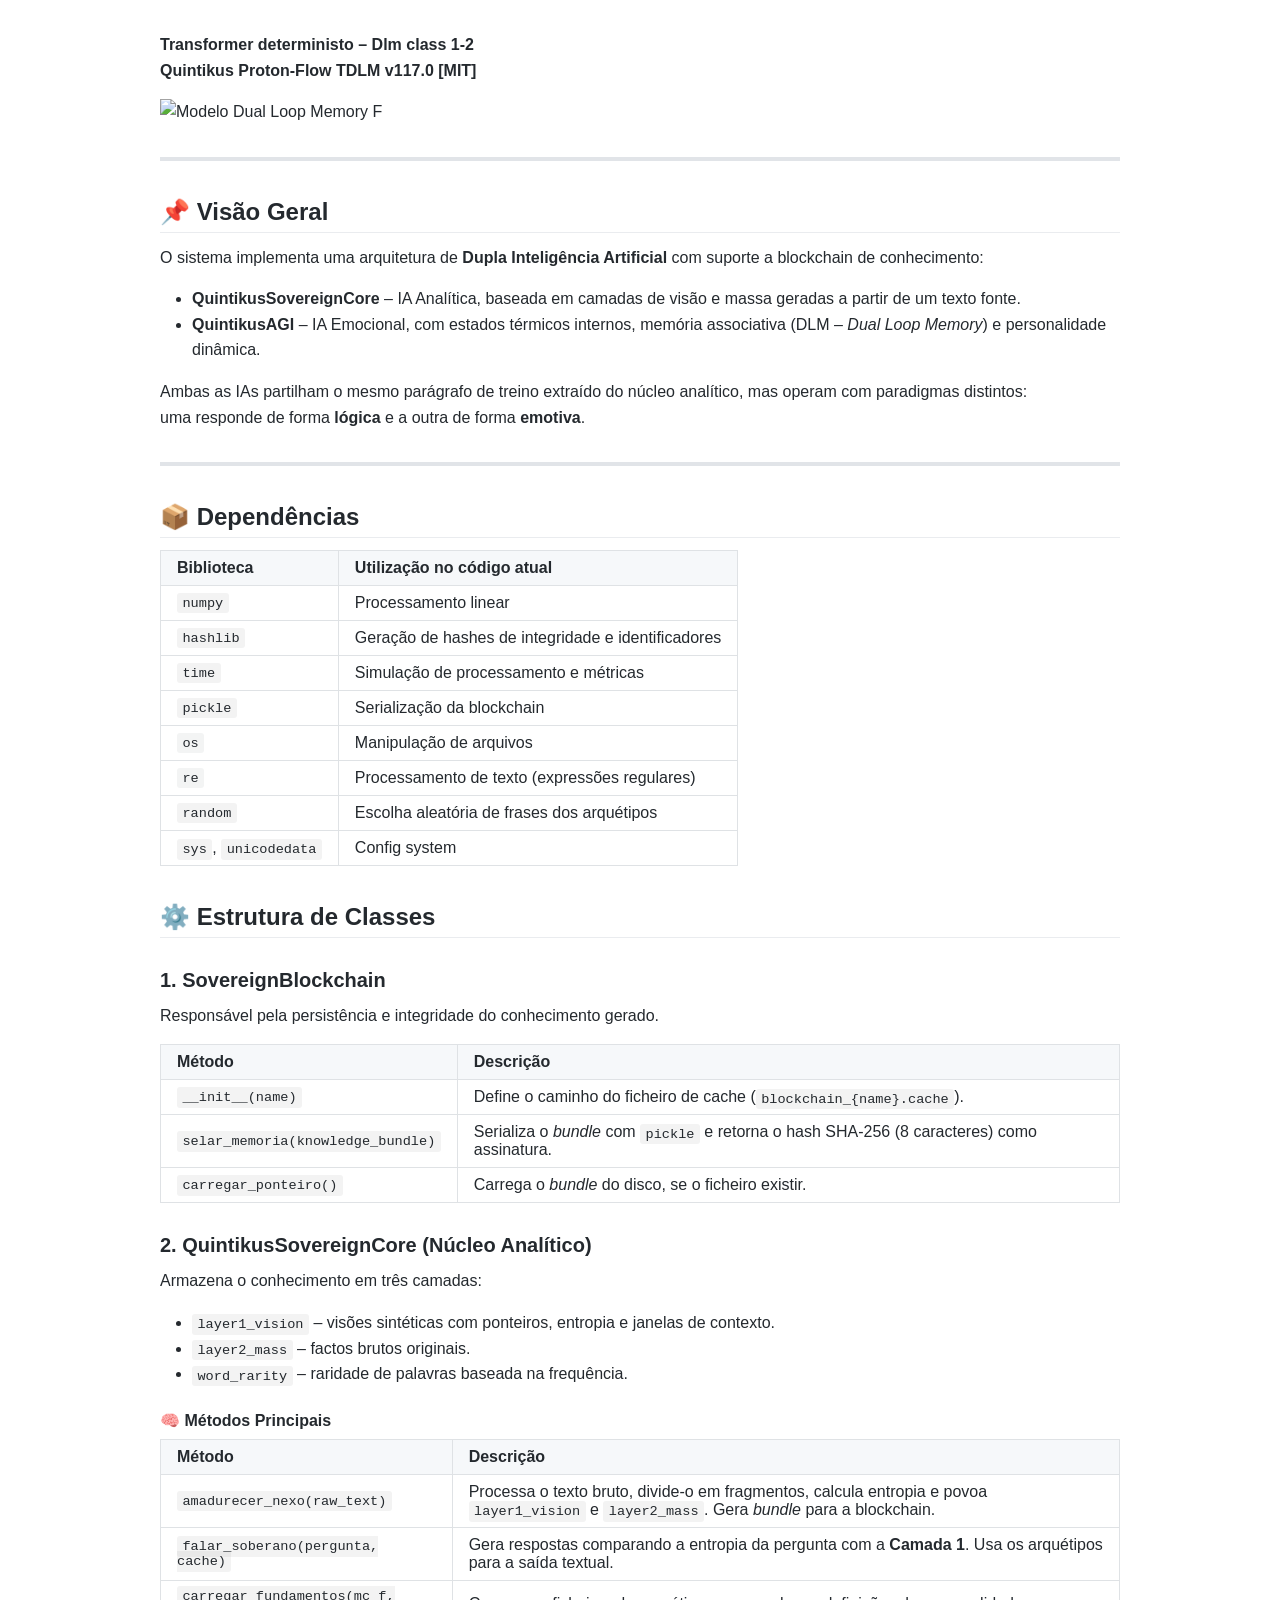
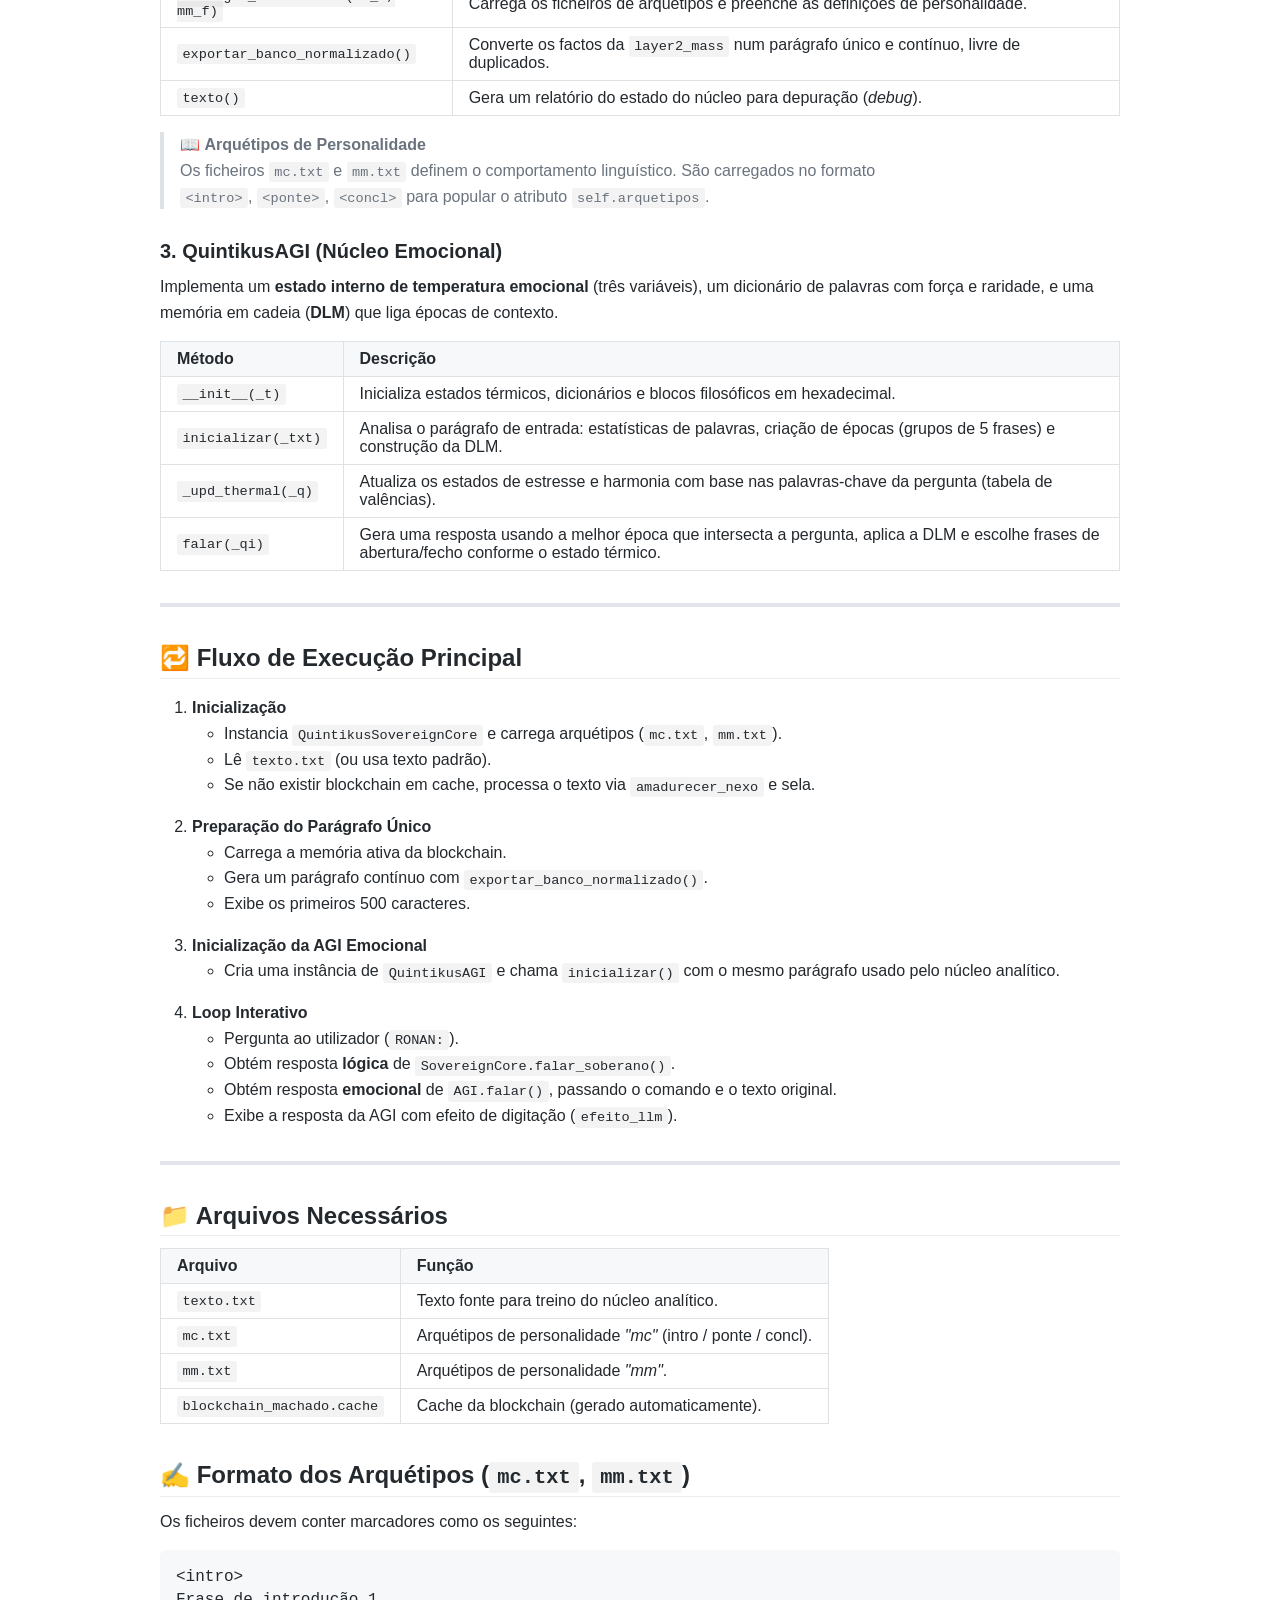
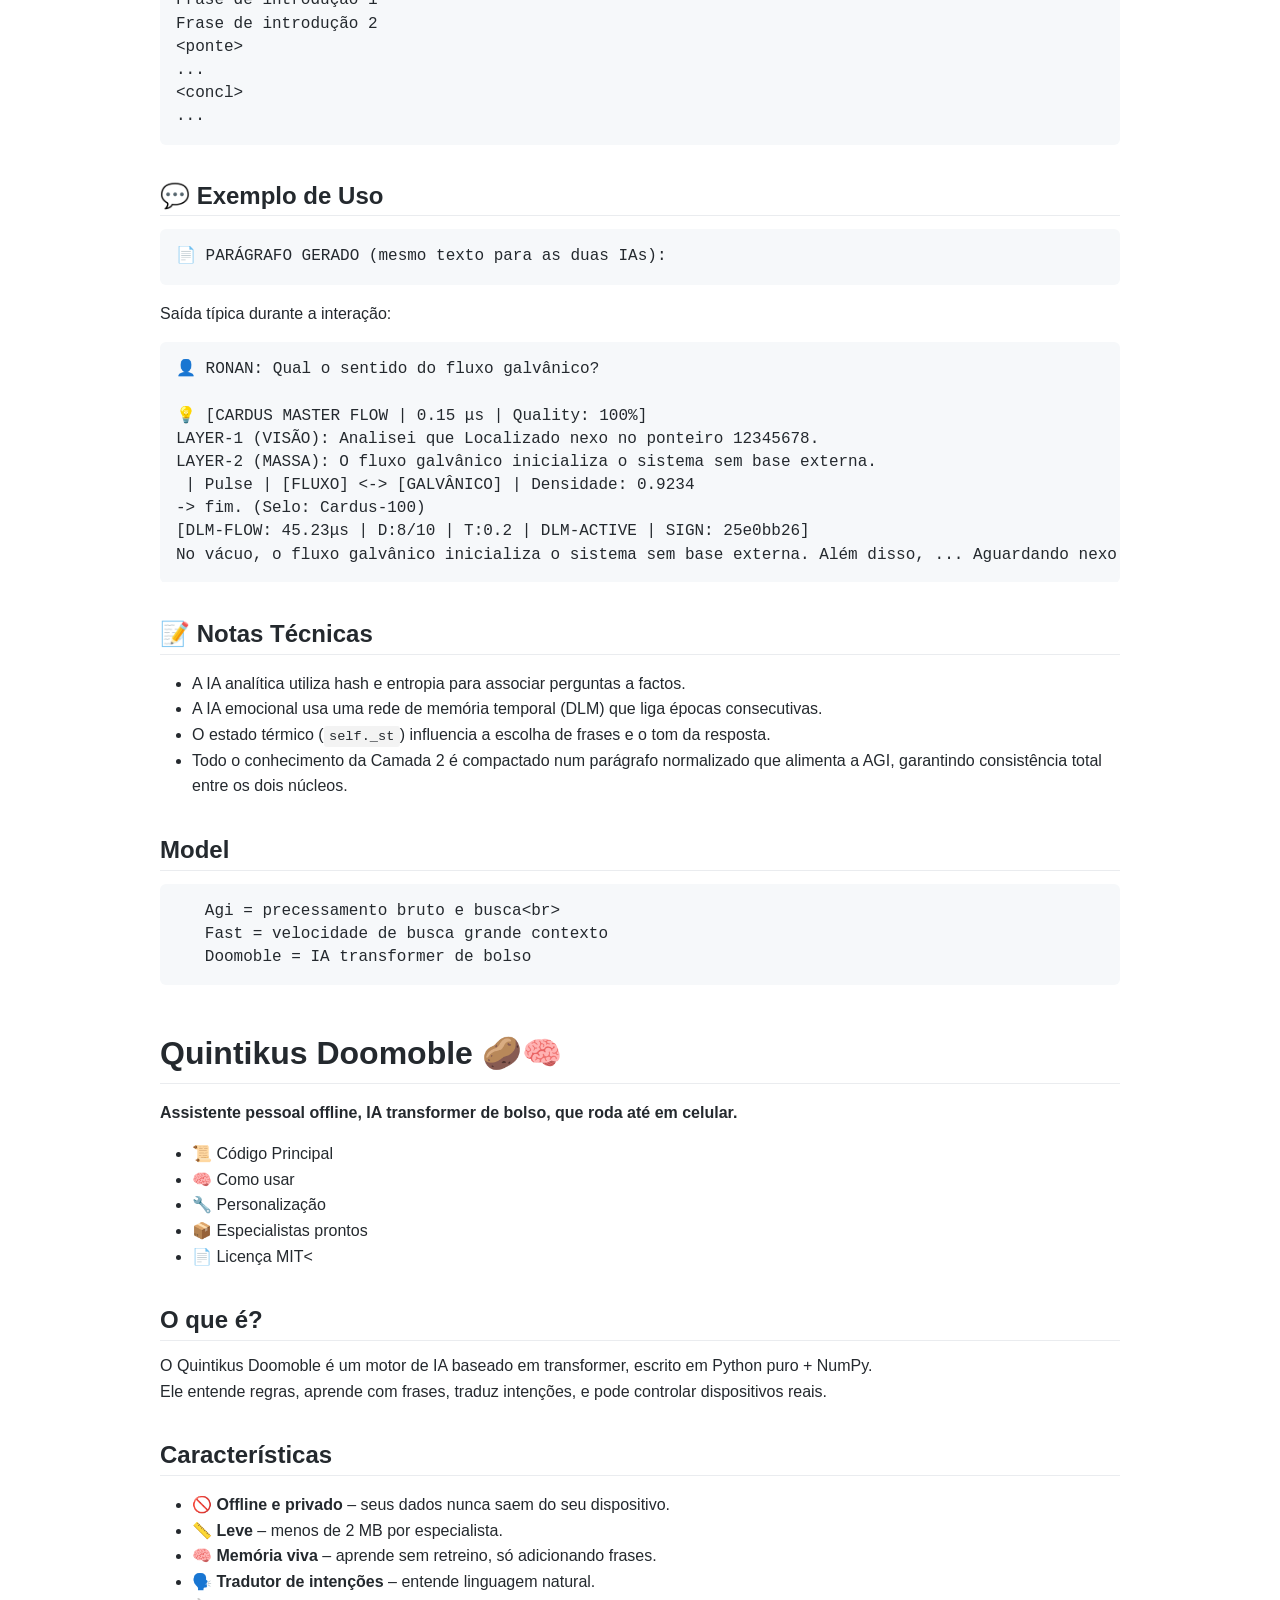
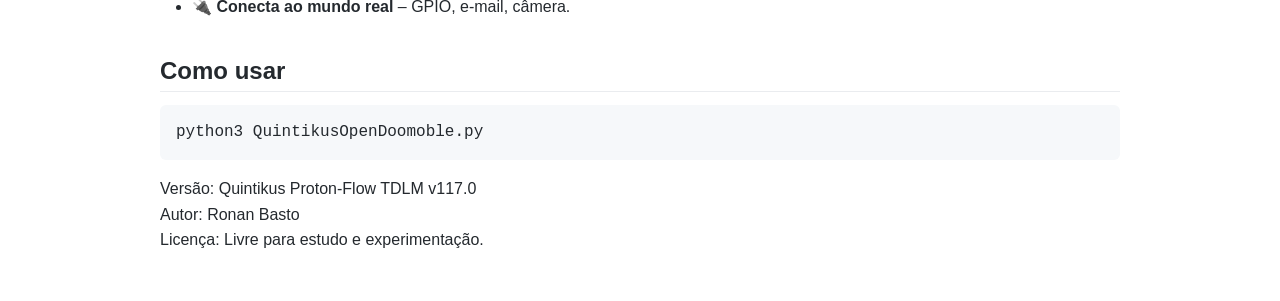
==== index.html @ 0ca3435e "Add files via upload" ====
<html lang="pt">
<head>
    <meta name="google-site-verification" content="CIF8gF5LWM_CsvmLmaJKaJmpzZS34aOlwjrQzks4LDo" />
    <meta charset="UTF-8">
    <meta name="google-site-verification" content="CIF8gF5LWM_CsvmLmaJKaJmpzZS34aOlwjrQzks4LDo" />
    <meta name="viewport" content="width=device-width, initial-scale=1.0">
    <link rel="stylesheet" href="style.css">
    
</head>
<body id="google_translate_element">

<p><strong>Transformer deterministo – Dlm class 1‑2</strong><br>
<strong>Quintikus Proton-Flow TDLM v117.0 [MIT]</strong></p>

<img src="https://github.com/beta-test-Ronan/QuintikusOpen/blob/main/model-Dlm-f.png?raw=true" alt="Modelo Dual Loop Memory F">

<hr>

<h2>📌 Visão Geral</h2>

<p>O sistema implementa uma arquitetura de <strong>Dupla Inteligência Artificial</strong> com suporte a blockchain de conhecimento:</p>

<ul>
    <li><strong>QuintikusSovereignCore</strong> – IA Analítica, baseada em camadas de visão e massa geradas a partir de um texto fonte.</li>
    <li><strong>QuintikusAGI</strong> – IA Emocional, com estados térmicos internos, memória associativa (DLM – <em>Dual Loop Memory</em>) e personalidade dinâmica.</li>
</ul>

<p>Ambas as IAs partilham o mesmo parágrafo de treino extraído do núcleo analítico, mas operam com paradigmas distintos:<br>
uma responde de forma <strong>lógica</strong> e a outra de forma <strong>emotiva</strong>.</p>

<hr>

<h2>📦 Dependências</h2>

<table>
    <thead>
        <tr>
            <th>Biblioteca</th>
            <th>Utilização no código atual</th>
        </tr>
    </thead>
    <tbody>
        <tr><td><code>numpy</code></td><td>Processamento linear</td></tr>
        <tr><td><code>hashlib</code></td><td>Geração de hashes de integridade e identificadores</td></tr>
        <tr><td><code>time</code></td><td>Simulação de processamento e métricas</td></tr>
        <tr><td><code>pickle</code></td><td>Serialização da blockchain</td></tr>
        <tr><td><code>os</code></td><td>Manipulação de arquivos</td></tr>
        <tr><td><code>re</code></td><td>Processamento de texto (expressões regulares)</td></tr>
        <tr><td><code>random</code></td><td>Escolha aleatória de frases dos arquétipos</td></tr>
        <tr><td><code>sys</code>, <code>unicodedata</code></td><td>Config system</td></tr>
    </tbody>
</table>

<h2>⚙️ Estrutura de Classes</h2>

<h3>1. SovereignBlockchain</h3>
<p>Responsável pela persistência e integridade do conhecimento gerado.</p>

<table>
    <thead>
        <tr><th>Método</th><th>Descrição</th></tr>
    </thead>
    <tbody>
        <tr><td><code>__init__(name)</code></td><td>Define o caminho do ficheiro de cache (<code>blockchain_{name}.cache</code>).</td></tr>
        <tr><td><code>selar_memoria(knowledge_bundle)</code></td><td>Serializa o <em>bundle</em> com <code>pickle</code> e retorna o hash SHA‑256 (8 caracteres) como assinatura.</td></tr>
        <tr><td><code>carregar_ponteiro()</code></td><td>Carrega o <em>bundle</em> do disco, se o ficheiro existir.</td></tr>
    </tbody>
</table>

<h3>2. QuintikusSovereignCore (Núcleo Analítico)</h3>
<p>Armazena o conhecimento em três camadas:</p>

<ul>
    <li><code>layer1_vision</code> – visões sintéticas com ponteiros, entropia e janelas de contexto.</li>
    <li><code>layer2_mass</code> – factos brutos originais.</li>
    <li><code>word_rarity</code> – raridade de palavras baseada na frequência.</li>
</ul>

<h4>🧠 Métodos Principais</h4>

<table>
    <thead>
        <tr><th>Método</th><th>Descrição</th></tr>
    </thead>
    <tbody>
        <tr><td><code>amadurecer_nexo(raw_text)</code></td><td>Processa o texto bruto, divide‑o em fragmentos, calcula entropia e povoa <code>layer1_vision</code> e <code>layer2_mass</code>. Gera <em>bundle</em> para a blockchain.</td></tr>
        <tr><td><code>falar_soberano(pergunta, cache)</code></td><td>Gera respostas comparando a entropia da pergunta com a <strong>Camada 1</strong>. Usa os arquétipos para a saída textual.</td></tr>
        <tr><td><code>carregar_fundamentos(mc_f, mm_f)</code></td><td>Carrega os ficheiros de arquétipos e preenche as definições de personalidade.</td></tr>
        <tr><td><code>exportar_banco_normalizado()</code></td><td>Converte os factos da <code>layer2_mass</code> num parágrafo único e contínuo, livre de duplicados.</td></tr>
        <tr><td><code>texto()</code></td><td>Gera um relatório do estado do núcleo para depuração (<em>debug</em>).</td></tr>
    </tbody>
</table>

<blockquote>
<p>📖 <strong>Arquétipos de Personalidade</strong><br>
Os ficheiros <code>mc.txt</code> e <code>mm.txt</code> definem o comportamento linguístico. São carregados no formato<br>
<code>&lt;intro&gt;</code>, <code>&lt;ponte&gt;</code>, <code>&lt;concl&gt;</code> para popular o atributo <code>self.arquetipos</code>.</p>
</blockquote>

<h3>3. QuintikusAGI (Núcleo Emocional)</h3>
<p>Implementa um <strong>estado interno de temperatura emocional</strong> (três variáveis), um dicionário de palavras com força e raridade, e uma memória em cadeia (<strong>DLM</strong>) que liga épocas de contexto.</p>

<table>
    <thead>
        <tr><th>Método</th><th>Descrição</th></tr>
    </thead>
    <tbody>
        <tr><td><code>__init__(_t)</code></td><td>Inicializa estados térmicos, dicionários e blocos filosóficos em hexadecimal.</td></tr>
        <tr><td><code>inicializar(_txt)</code></td><td>Analisa o parágrafo de entrada: estatísticas de palavras, criação de épocas (grupos de 5 frases) e construção da DLM.</td></tr>
        <tr><td><code>_upd_thermal(_q)</code></td><td>Atualiza os estados de estresse e harmonia com base nas palavras‑chave da pergunta (tabela de valências).</td></tr>
        <tr><td><code>falar(_qi)</code></td><td>Gera uma resposta usando a melhor época que intersecta a pergunta, aplica a DLM e escolhe frases de abertura/fecho conforme o estado térmico.</td></tr>
    </tbody>
</table>

<hr>

<h2>🔁 Fluxo de Execução Principal</h2>

<ol>
    <li>
        <strong>Inicialização</strong>
        <ul>
            <li>Instancia <code>QuintikusSovereignCore</code> e carrega arquétipos (<code>mc.txt</code>, <code>mm.txt</code>).</li>
            <li>Lê <code>texto.txt</code> (ou usa texto padrão).</li>
            <li>Se não existir blockchain em cache, processa o texto via <code>amadurecer_nexo</code> e sela.</li>
        </ul>
    </li>
    <li>
        <strong>Preparação do Parágrafo Único</strong>
        <ul>
            <li>Carrega a memória ativa da blockchain.</li>
            <li>Gera um parágrafo contínuo com <code>exportar_banco_normalizado()</code>.</li>
            <li>Exibe os primeiros 500 caracteres.</li>
        </ul>
    </li>
    <li>
        <strong>Inicialização da AGI Emocional</strong>
        <ul>
            <li>Cria uma instância de <code>QuintikusAGI</code> e chama <code>inicializar()</code> com o mesmo parágrafo usado pelo núcleo analítico.</li>
        </ul>
    </li>
    <li>
        <strong>Loop Interativo</strong>
        <ul>
            <li>Pergunta ao utilizador (<code>RONAN:</code>).</li>
            <li>Obtém resposta <strong>lógica</strong> de <code>SovereignCore.falar_soberano()</code>.</li>
            <li>Obtém resposta <strong>emocional</strong> de <code>AGI.falar()</code>, passando o comando e o texto original.</li>
            <li>Exibe a resposta da AGI com efeito de digitação (<code>efeito_llm</code>).</li>
        </ul>
    </li>
</ol>

<hr>

<h2>📁 Arquivos Necessários</h2>

<table>
    <thead>
        <tr><th>Arquivo</th><th>Função</th></tr>
    </thead>
    <tbody>
        <tr><td><code>texto.txt</code></td><td>Texto fonte para treino do núcleo analítico.</td></tr>
        <tr><td><code>mc.txt</code></td><td>Arquétipos de personalidade <em>"mc"</em> (intro / ponte / concl).</td></tr>
        <tr><td><code>mm.txt</code></td><td>Arquétipos de personalidade <em>"mm"</em>.</td></tr>
        <tr><td><code>blockchain_machado.cache</code></td><td>Cache da blockchain (gerado automaticamente).</td></tr>
    </tbody>
</table>

<h2>✍️ Formato dos Arquétipos (<code>mc.txt</code>, <code>mm.txt</code>)</h2>
<p>Os ficheiros devem conter marcadores como os seguintes:</p>

<pre><code>&lt;intro&gt;
Frase de introdução 1
Frase de introdução 2
&lt;ponte&gt;
...
&lt;concl&gt;
...
</code></pre>

<h2>💬 Exemplo de Uso</h2>

<pre><code>📄 PARÁGRAFO GERADO (mesmo texto para as duas IAs):
</code></pre>

<p>Saída típica durante a interação:</p>

<pre><code class="language-text">👤 RONAN: Qual o sentido do fluxo galvânico?

💡 [CARDUS MASTER FLOW | 0.15 μs | Quality: 100%]
LAYER-1 (VISÃO): Analisei que Localizado nexo no ponteiro 12345678.
LAYER-2 (MASSA): O fluxo galvânico inicializa o sistema sem base externa.
 | Pulse | [FLUXO] &lt;-&gt; [GALVÂNICO] | Densidade: 0.9234
-&gt; fim. (Selo: Cardus-100)
[DLM-FLOW: 45.23μs | D:8/10 | T:0.2 | DLM-ACTIVE | SIGN: 25e0bb26]
No vácuo, o fluxo galvânico inicializa o sistema sem base externa. Além disso, ... Aguardando nexo.
</code></pre>

<h2>📝 Notas Técnicas</h2>

<ul>
    <li>A IA analítica utiliza hash e entropia para associar perguntas a factos.</li>
    <li>A IA emocional usa uma rede de memória temporal (DLM) que liga épocas consecutivas.</li>
    <li>O estado térmico (<code>self._st</code>) influencia a escolha de frases e o tom da resposta.</li>
    <li>Todo o conhecimento da Camada 2 é compactado num parágrafo normalizado que alimenta a AGI, garantindo consistência total entre os dois núcleos.</li>
</ul>

<h2>Model</h2>

<pre><code>   Agi = precessamento bruto e busca&lt;br&gt;
   Fast = velocidade de busca grande contexto 
   Doomoble = IA transformer de bolso
</code></pre>

<h1>Quintikus Doomoble 🥔🧠</h1>

<p><strong>Assistente pessoal offline, IA transformer de bolso, que roda até em celular.</strong></p>

<ul>
    <li>📜 Código Principal</li>
    <li>🧠 Como usar</li>
    <li>🔧 Personalização</li>
    <li>📦 Especialistas prontos</li>
    <li>📄 Licença MIT<</li>
</ul>

<h2>O que é?</h2>
<p>O Quintikus Doomoble é um motor de IA baseado em transformer, escrito em Python puro + NumPy.<br>
Ele entende regras, aprende com frases, traduz intenções, e pode controlar dispositivos reais.</p>

<h2>Características</h2>
<ul>
    <li>🚫 <strong>Offline e privado</strong> – seus dados nunca saem do seu dispositivo.</li>
    <li>📏 <strong>Leve</strong> – menos de 2 MB por especialista.</li>
    <li>🧠 <strong>Memória viva</strong> – aprende sem retreino, só adicionando frases.</li>
    <li>🗣️ <strong>Tradutor de intenções</strong> – entende linguagem natural.</li>
    <li>🔌 <strong>Conecta ao mundo real</strong> – GPIO, e‑mail, câmera.</li>
</ul>

<h2>Como usar</h2>
<pre><code>python3 QuintikusOpenDoomoble.py
</code></pre>

<p>Versão: Quintikus Proton-Flow TDLM v117.0<br>
Autor: Ronan Basto<br>
Licença: Livre para estudo e experimentação.</p>

</body>
</html>
---- style.css ----
body {
    font-family: -apple-system, BlinkMacSystemFont, 'Segoe UI', Helvetica, Arial, sans-serif;
    line-height: 1.6;
    max-width: 960px;
    margin: 0 auto;
    padding: 2rem;
    color: #24292e;
    background: #fff;
}
h1, h2, h3, h4, h5, h6 {
    margin-top: 1.5em;
    margin-bottom: 0.5em;
    font-weight: 600;
    line-height: 1.25;
}
h1 { font-size: 2em; border-bottom: 1px solid #eaecef; padding-bottom: 0.3em; }
h2 { font-size: 1.5em; border-bottom: 1px solid #eaecef; padding-bottom: 0.2em; }
h3 { font-size: 1.25em; }
h4 { font-size: 1em; }
p { margin-top: 0; margin-bottom: 1rem; }
a { color: #0366d6; text-decoration: none; }
a:hover { text-decoration: underline; }
strong { font-weight: 600; }
code {
    background: rgba(27,31,35,0.05);
    padding: 0.2em 0.4em;
    border-radius: 3px;
    font-family: 'SFMono-Regular', Consolas, 'Liberation Mono', Menlo, monospace;
    font-size: 85%;
}
pre {
    background: #f6f8fa;
    padding: 1rem;
    overflow: auto;
    line-height: 1.45;
    border-radius: 6px;
    margin-bottom: 1rem;
}
pre code {
    background: none;
    padding: 0;
    font-size: 100%;
}
table {
    width: 100%;
    border-collapse: collapse;
    margin-bottom: 1rem;
    display: block;
    overflow-x: auto;
}
th, td {
    padding: 0.5rem 1rem;
    border: 1px solid #dfe2e5;
    text-align: left;
}
th {
    background: #f6f8fa;
    font-weight: 600;
}
blockquote {
    padding: 0 1rem;
    color: #6a737d;
    border-left: 0.25em solid #dfe2e5;
    margin: 0 0 1rem 0;
}
hr {
    border: 0;
    height: 0.25em;
    background: #e1e4e8;
    margin: 2rem 0;
}
ul, ol {
    padding-left: 2em;
    margin-bottom: 1rem;
}
img {
    max-width: 100%;
    height: auto;
}
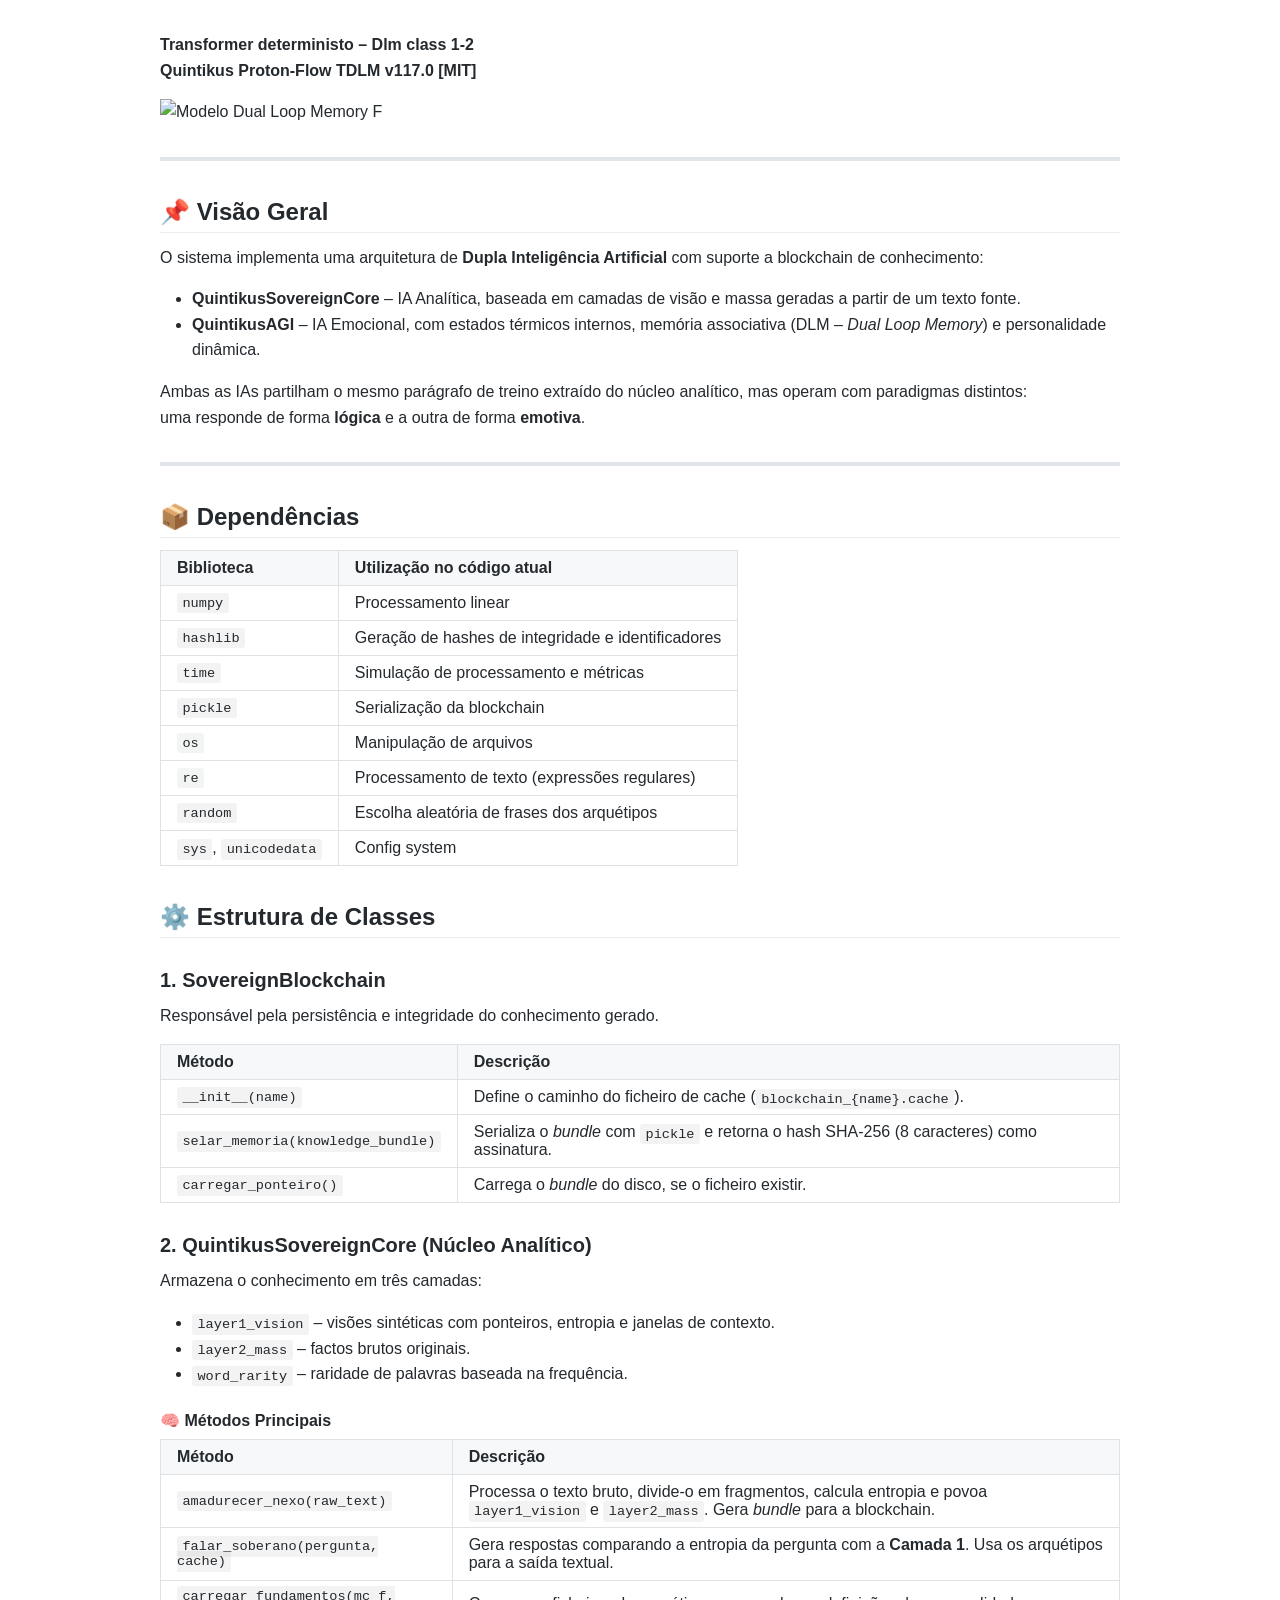
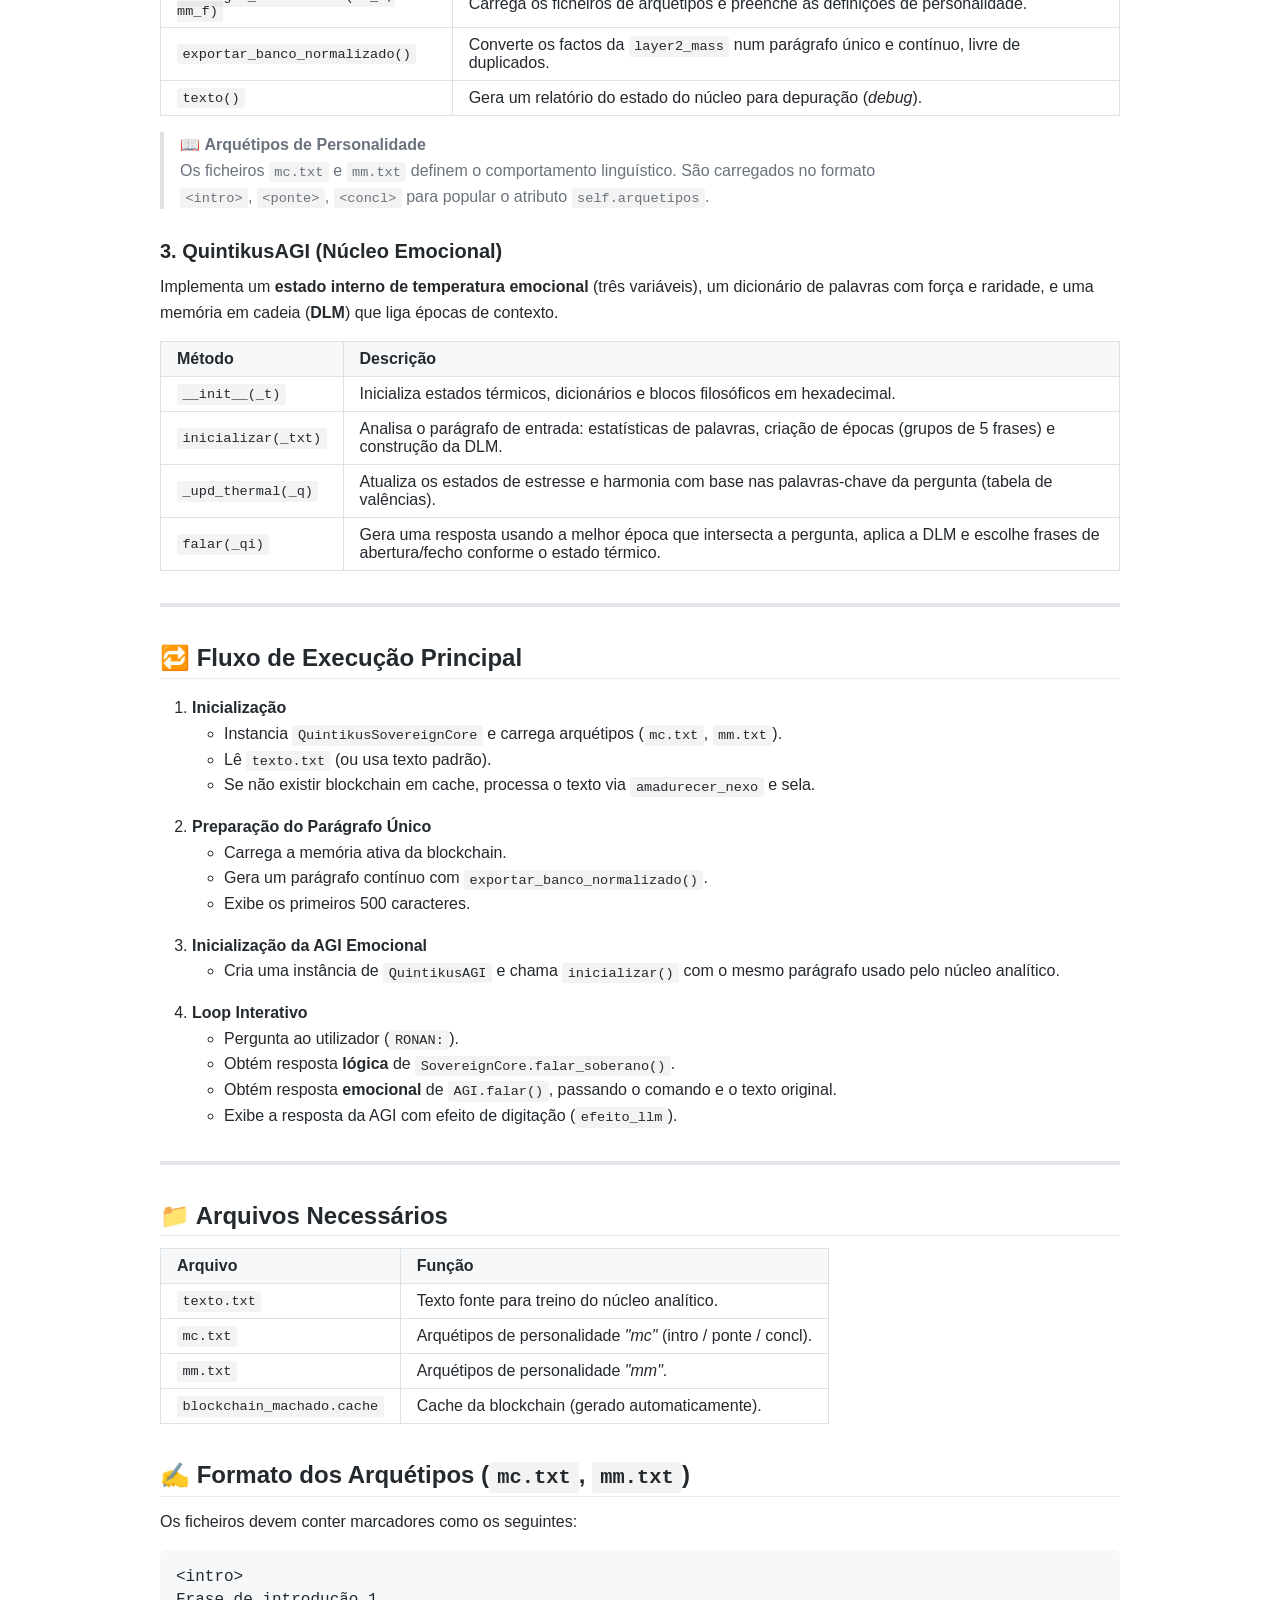
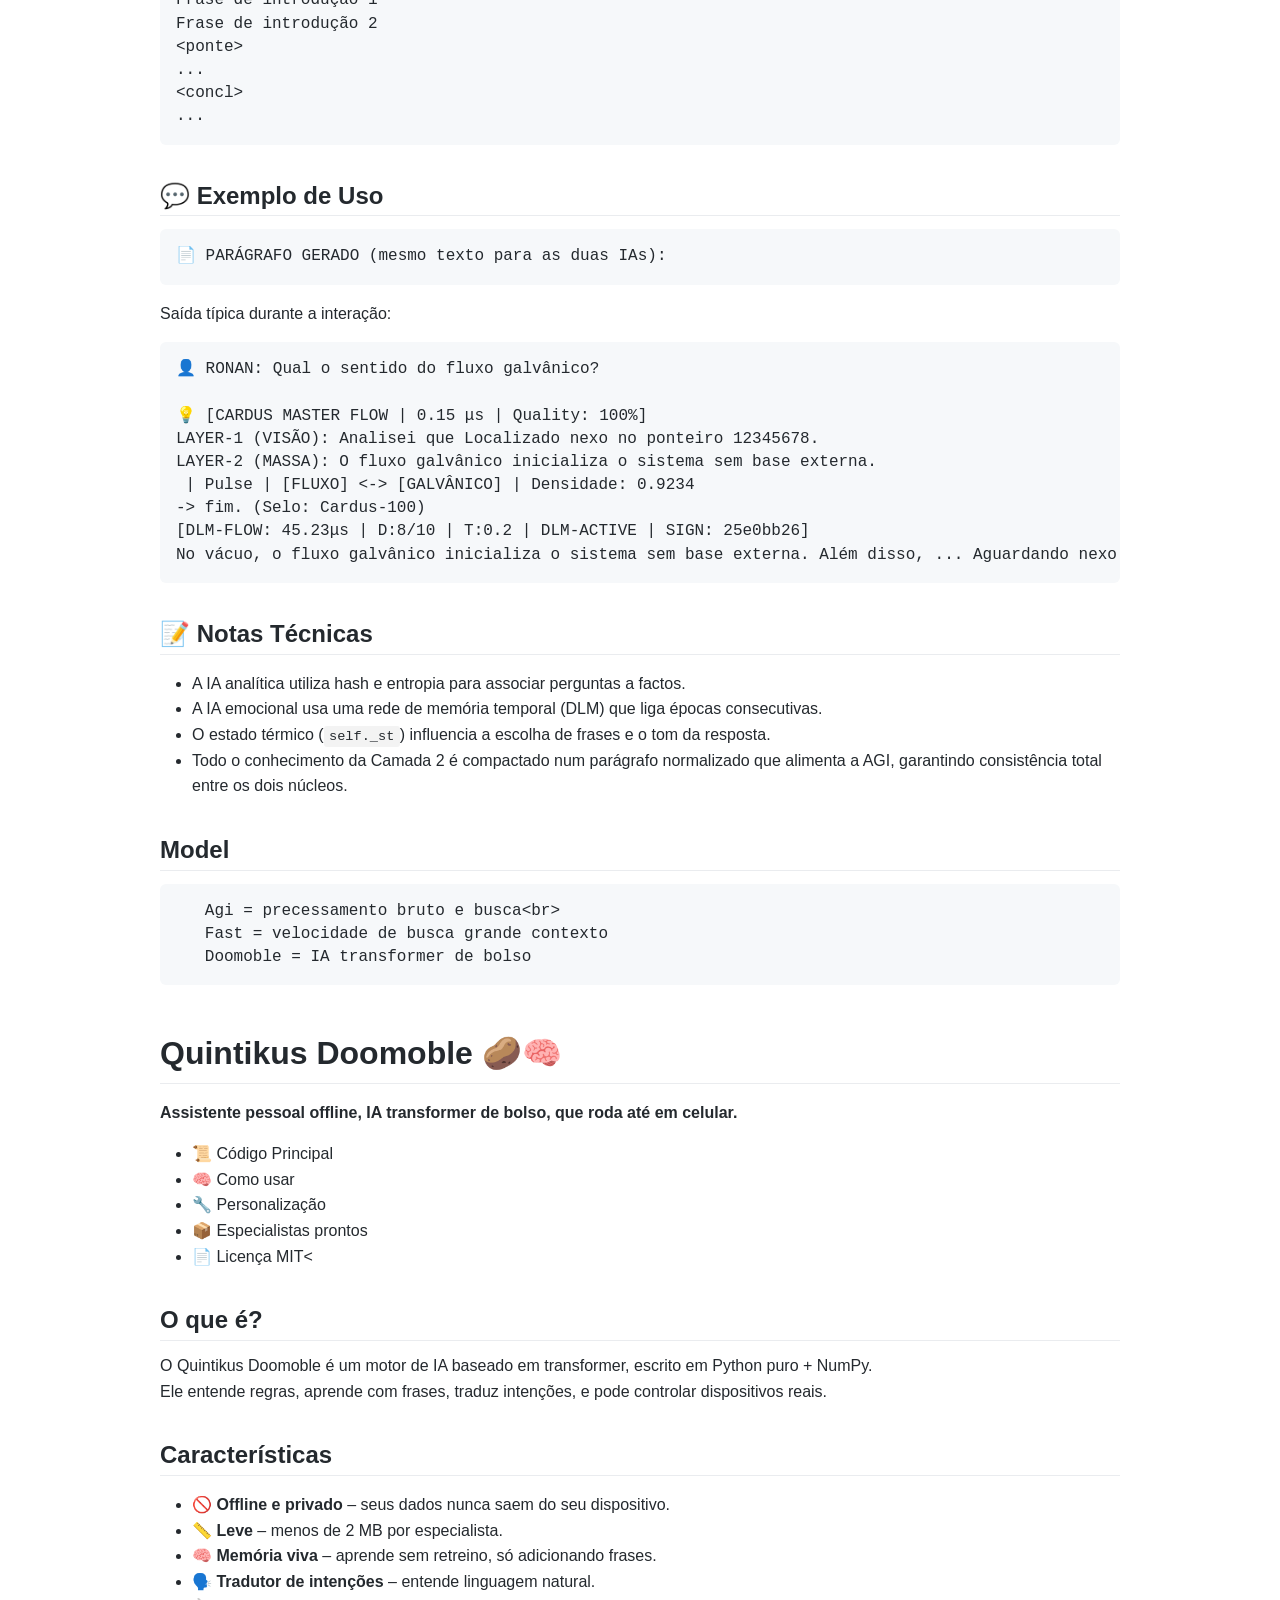
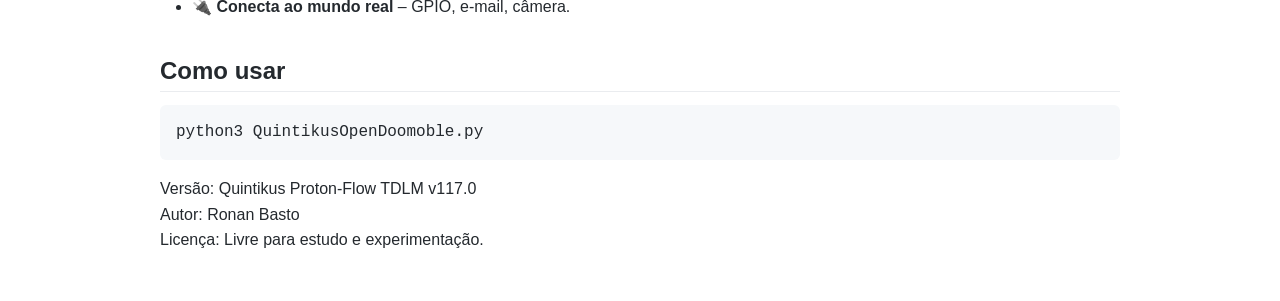
==== commit 5712c180: "Update index.html" ====
--- a/index.html
+++ b/index.html
@@ -2,7 +2,6 @@
 <head>
     <meta name="google-site-verification" content="CIF8gF5LWM_CsvmLmaJKaJmpzZS34aOlwjrQzks4LDo" />
     <meta charset="UTF-8">
-    <meta name="google-site-verification" content="CIF8gF5LWM_CsvmLmaJKaJmpzZS34aOlwjrQzks4LDo" />
     <meta name="viewport" content="width=device-width, initial-scale=1.0">
     <link rel="stylesheet" href="style.css">
     
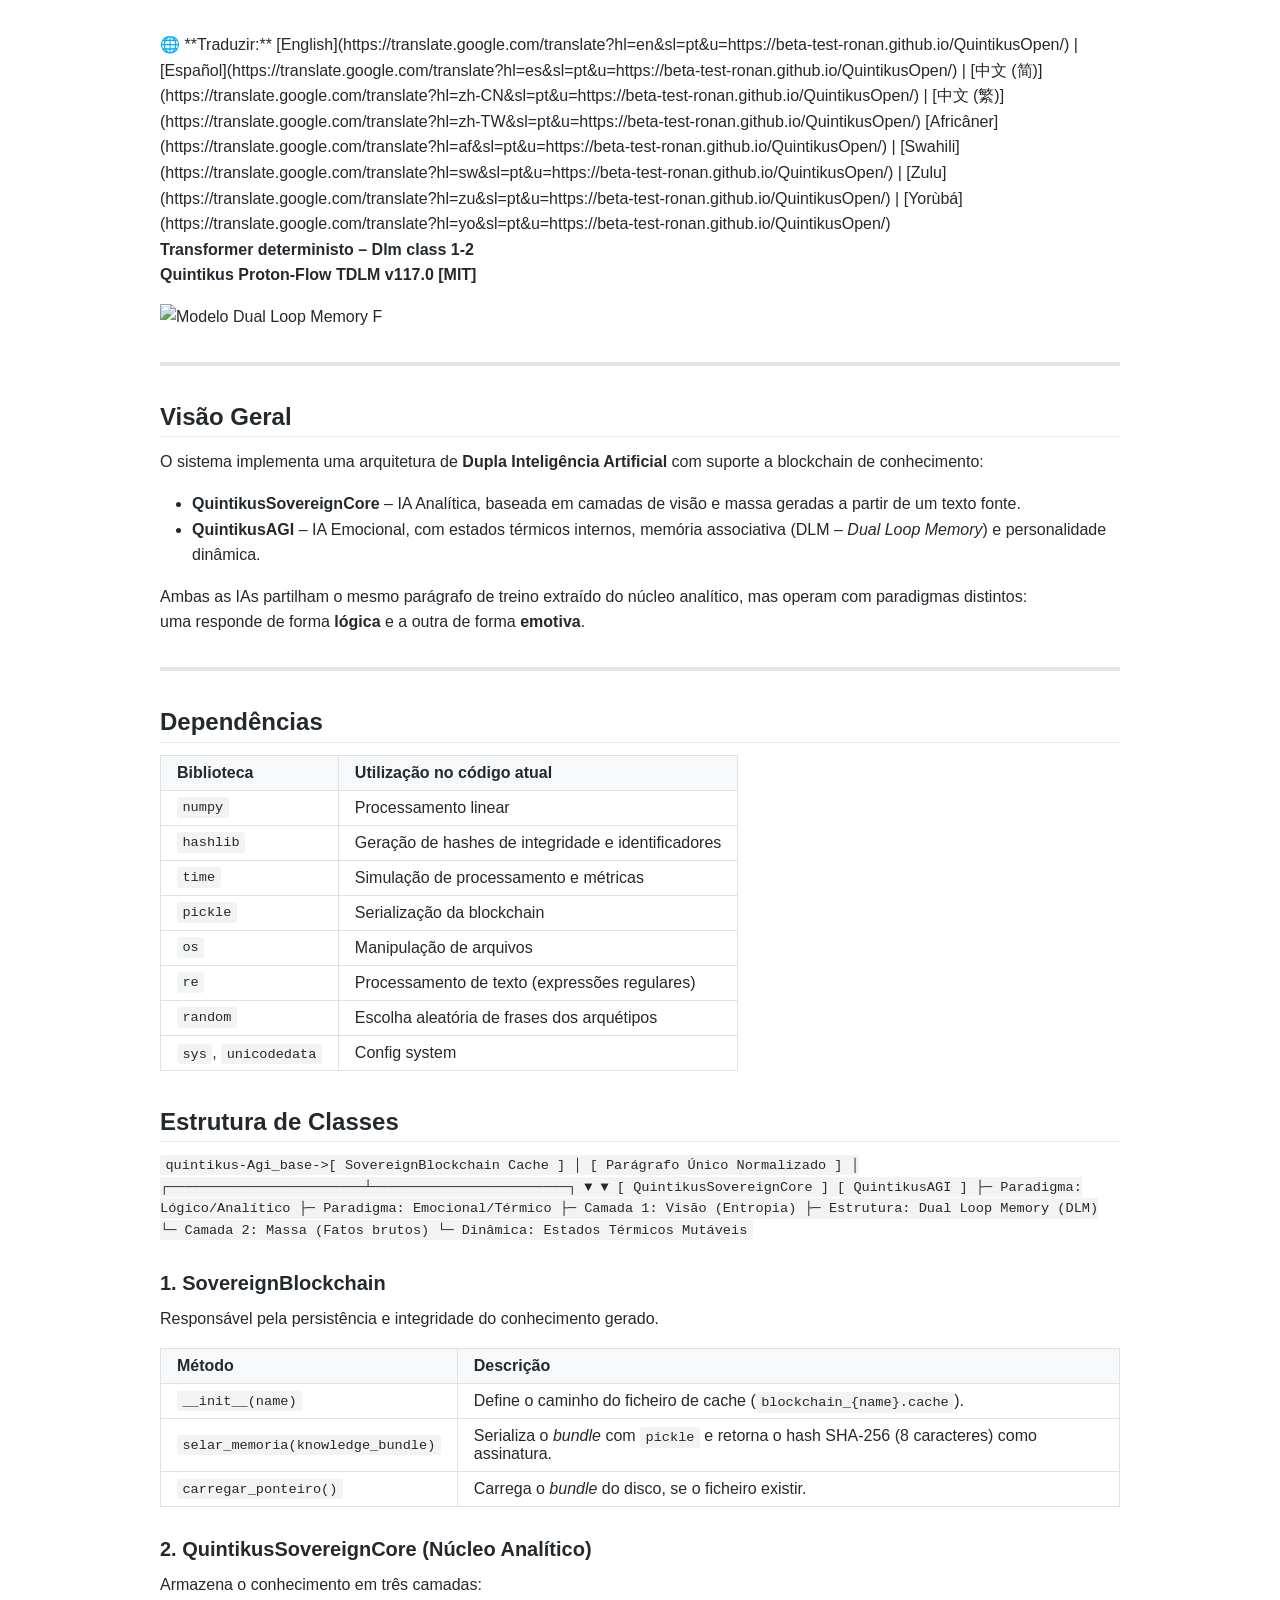
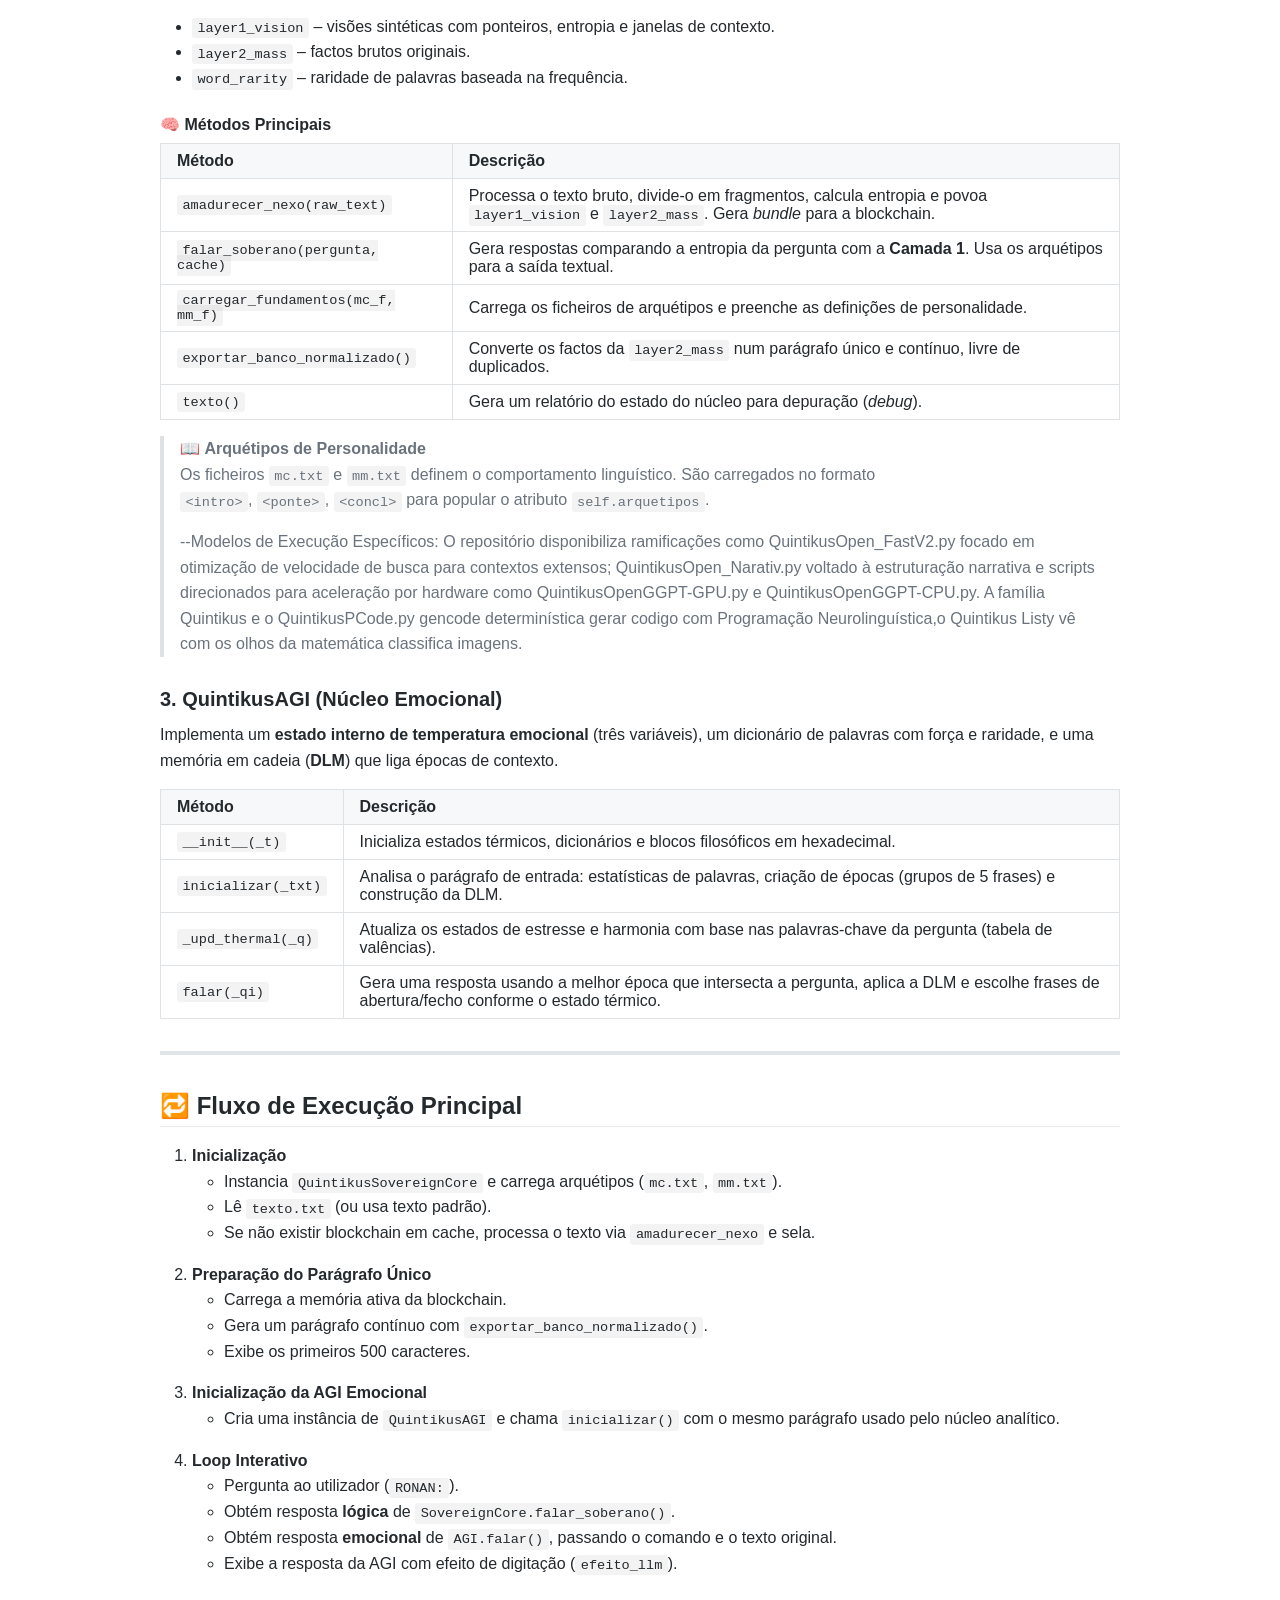
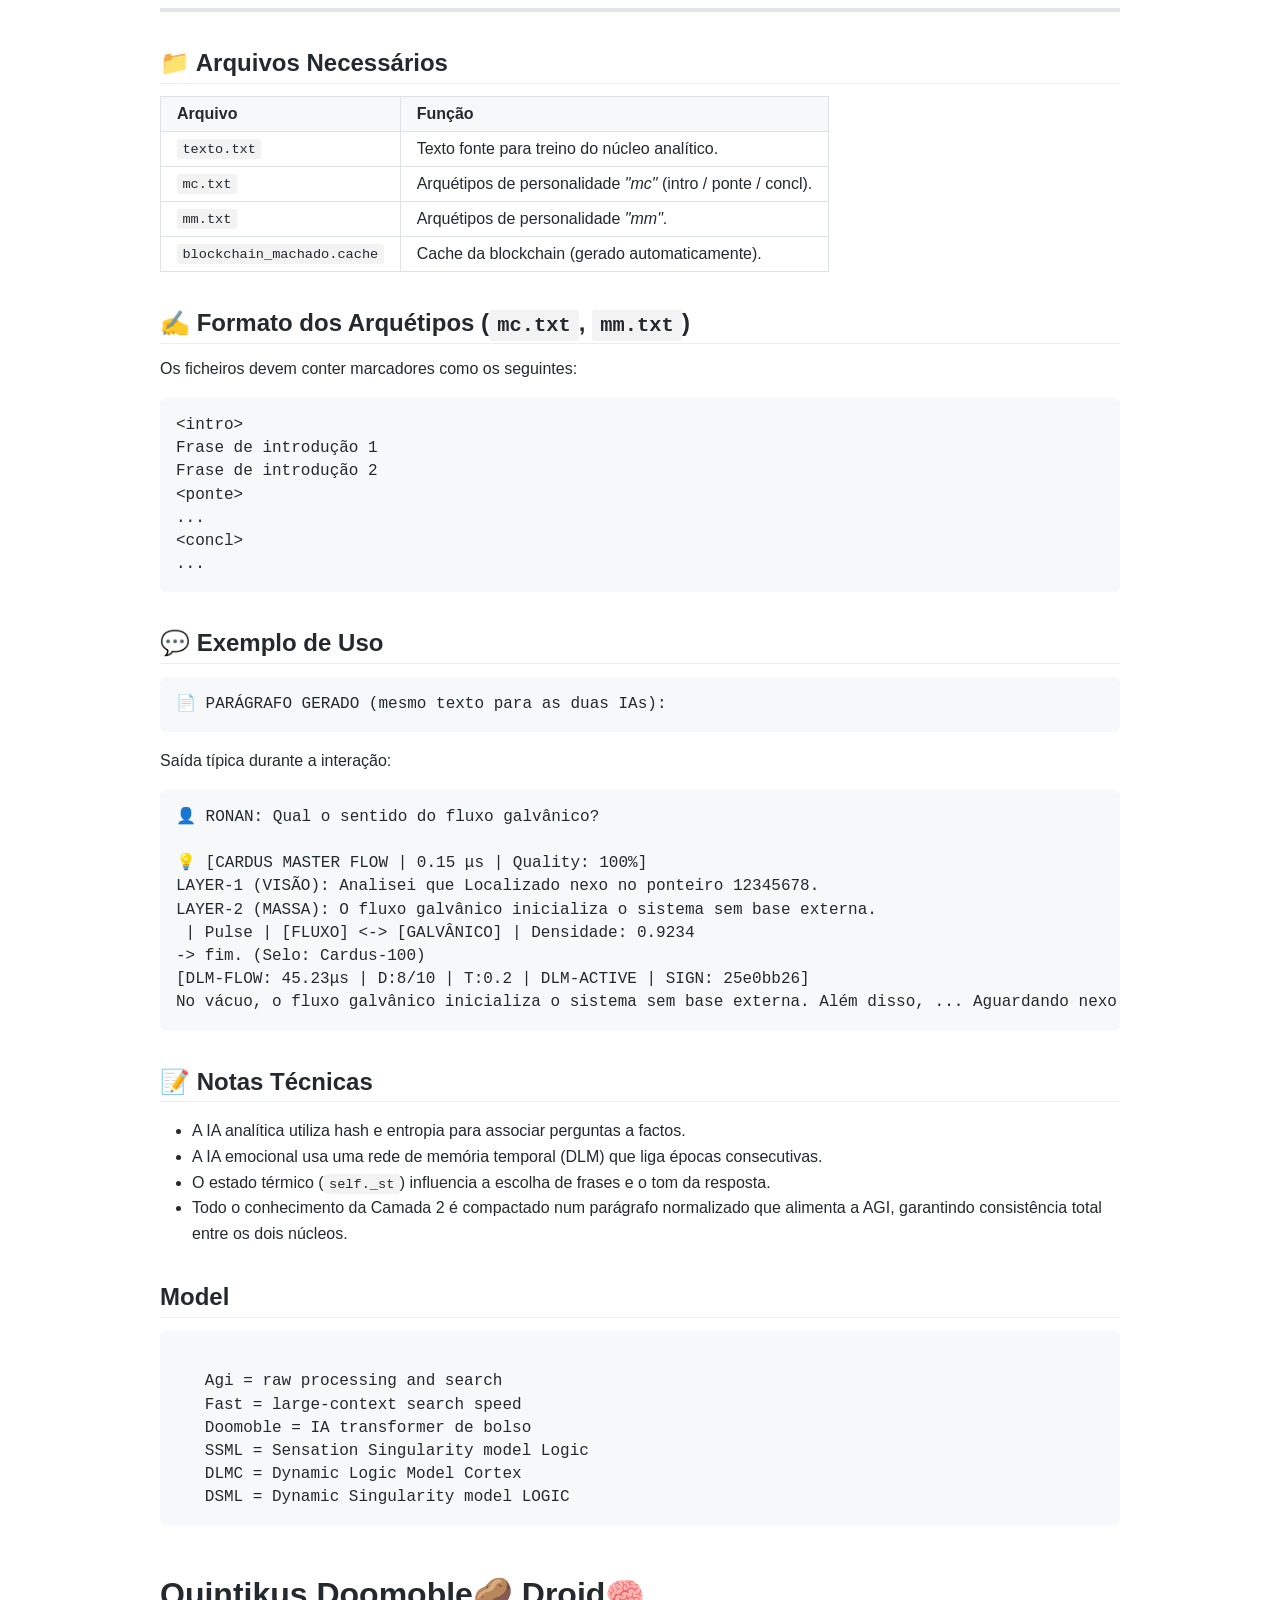
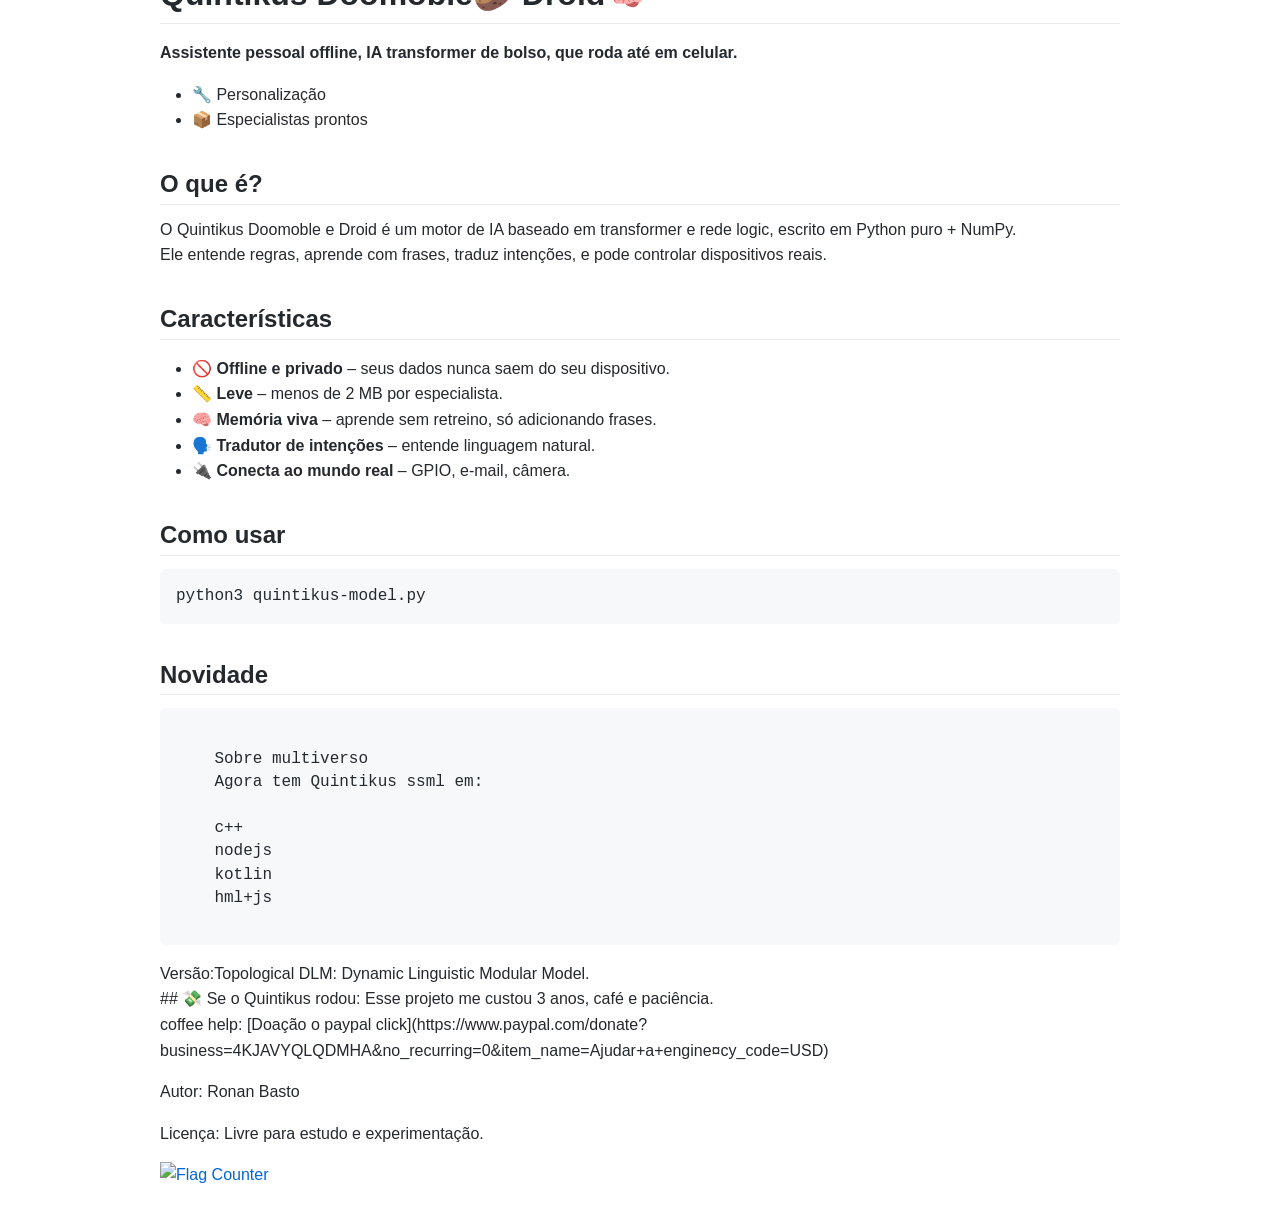
==== commit 13001c63: "Add files via upload" ====
--- a/index.html
+++ b/index.html
@@ -1,4 +1,7 @@
-<html lang="pt">
+🌐 **Traduzir:**  
+[English](https://translate.google.com/translate?hl=en&sl=pt&u=https://beta-test-ronan.github.io/QuintikusOpen/) | [Español](https://translate.google.com/translate?hl=es&sl=pt&u=https://beta-test-ronan.github.io/QuintikusOpen/) | [中文 (简)](https://translate.google.com/translate?hl=zh-CN&sl=pt&u=https://beta-test-ronan.github.io/QuintikusOpen/) | [中文 (繁)](https://translate.google.com/translate?hl=zh-TW&sl=pt&u=https://beta-test-ronan.github.io/QuintikusOpen/)  
+[Africâner](https://translate.google.com/translate?hl=af&sl=pt&u=https://beta-test-ronan.github.io/QuintikusOpen/) | [Swahili](https://translate.google.com/translate?hl=sw&sl=pt&u=https://beta-test-ronan.github.io/QuintikusOpen/) | [Zulu](https://translate.google.com/translate?hl=zu&sl=pt&u=https://beta-test-ronan.github.io/QuintikusOpen/) | [Yorùbá](https://translate.google.com/translate?hl=yo&sl=pt&u=https://beta-test-ronan.github.io/QuintikusOpen/)
+
 <head>
     <meta name="google-site-verification" content="CIF8gF5LWM_CsvmLmaJKaJmpzZS34aOlwjrQzks4LDo" />
     <meta charset="UTF-8">
@@ -15,7 +18,7 @@
 
 <hr>
 
-<h2>📌 Visão Geral</h2>
+<h2> Visão Geral</h2>
 
 <p>O sistema implementa uma arquitetura de <strong>Dupla Inteligência Artificial</strong> com suporte a blockchain de conhecimento:</p>
 
@@ -26,10 +29,10 @@
 
 <p>Ambas as IAs partilham o mesmo parágrafo de treino extraído do núcleo analítico, mas operam com paradigmas distintos:<br>
 uma responde de forma <strong>lógica</strong> e a outra de forma <strong>emotiva</strong>.</p>
-
-<hr>
-
-<h2>📦 Dependências</h2>
+    
+<hr>
+
+<h2> Dependências</h2>
 
 <table>
     <thead>
@@ -50,8 +53,19 @@
     </tbody>
 </table>
 
-<h2>⚙️ Estrutura de Classes</h2>
-
+<h2> Estrutura de Classes</h2>
+<code>
+   quintikus-Agi_base->[ SovereignBlockchain Cache ]
+                                        │
+                       [ Parágrafo Único Normalizado ]
+                                        │
+               ┌────────────────────────┴────────────────────────┐
+               ▼                                                 ▼
+         [ QuintikusSovereignCore ]                        [ QuintikusAGI ]
+         ├─ Paradigma: Lógico/Analítico                    ├─ Paradigma: Emocional/Térmico
+         ├─ Camada 1: Visão (Entropia)                     ├─ Estrutura: Dual Loop Memory (DLM)
+         └─ Camada 2: Massa (Fatos brutos)                 └─ Dinâmica: Estados Térmicos Mutáveis
+</code> 
 <h3>1. SovereignBlockchain</h3>
 <p>Responsável pela persistência e integridade do conhecimento gerado.</p>
 
@@ -94,6 +108,8 @@
 <p>📖 <strong>Arquétipos de Personalidade</strong><br>
 Os ficheiros <code>mc.txt</code> e <code>mm.txt</code> definem o comportamento linguístico. São carregados no formato<br>
 <code>&lt;intro&gt;</code>, <code>&lt;ponte&gt;</code>, <code>&lt;concl&gt;</code> para popular o atributo <code>self.arquetipos</code>.</p>
+ --Modelos de Execução Específicos: 
+    O repositório disponibiliza ramificações como QuintikusOpen_FastV2.py focado em otimização de velocidade de busca para contextos extensos; QuintikusOpen_Narativ.py voltado à estruturação narrativa e scripts direcionados para aceleração por hardware como QuintikusOpenGGPT-GPU.py e QuintikusOpenGGPT-CPU.py. A família Quintikus e o QuintikusPCode.py gencode determinística gerar codigo com Programação Neurolinguística,o Quintikus Listy vê com os olhos da matemática classifica imagens.
 </blockquote>
 
 <h3>3. QuintikusAGI (Núcleo Emocional)</h3>
@@ -206,25 +222,26 @@
 
 <h2>Model</h2>
 
-<pre><code>   Agi = precessamento bruto e busca&lt;br&gt;
-   Fast = velocidade de busca grande contexto 
+<pre><code>   
+   Agi = raw processing and search
+   Fast = large-context search speed 
    Doomoble = IA transformer de bolso
-</code></pre>
-
-<h1>Quintikus Doomoble 🥔🧠</h1>
+   SSML = Sensation Singularity model Logic
+   DLMC = Dynamic Logic Model Cortex
+   DSML = Dynamic Singularity model LOGIC
+</code></pre>
+
+<h1>Quintikus Doomoble🥔 Droid🧠</h1>
 
 <p><strong>Assistente pessoal offline, IA transformer de bolso, que roda até em celular.</strong></p>
 
 <ul>
-    <li>📜 Código Principal</li>
-    <li>🧠 Como usar</li>
     <li>🔧 Personalização</li>
     <li>📦 Especialistas prontos</li>
-    <li>📄 Licença MIT<</li>
 </ul>
 
 <h2>O que é?</h2>
-<p>O Quintikus Doomoble é um motor de IA baseado em transformer, escrito em Python puro + NumPy.<br>
+<p>O Quintikus Doomoble e Droid é um motor de IA baseado em transformer e rede logic, escrito em Python puro + NumPy.<br>
 Ele entende regras, aprende com frases, traduz intenções, e pode controlar dispositivos reais.</p>
 
 <h2>Características</h2>
@@ -237,13 +254,33 @@
 </ul>
 
 <h2>Como usar</h2>
-<pre><code>python3 QuintikusOpenDoomoble.py
-</code></pre>
-
-<p>Versão: Quintikus Proton-Flow TDLM v117.0<br>
-Autor: Ronan Basto<br>
-Licença: Livre para estudo e experimentação.</p>
-
+<pre><code>python3 quintikus-model.py
+</code></pre>
+
+
+    
+<h2>Novidade</h2>
+<pre><code>
+    Sobre multiverso
+    Agora tem Quintikus ssml em:
+   
+    c++
+    nodejs
+    kotlin
+    hml+js
+</code>
+</pre>
+
+<p>Versão:Topological DLM: Dynamic Linguistic Modular Model.<br>
+    
+## 💸 Se o Quintikus rodou:
+Esse projeto me custou 3 anos, 
+café e paciência.<br> 
+coffee help:
+ [Doação o paypal click](https://www.paypal.com/donate?business=4KJAVYQLQDMHA&no_recurring=0&item_name=Ajudar+a+engine&currency_code=USD)  
+<p>Autor: Ronan Basto<br></p>
+<p>Licença: Livre para estudo e experimentação.</p>
+
+<a href="https://info.flagcounter.com/tTxZ"><img src="https://s01.flagcounter.com/count/tTxZ/bg_FFFFFF/txt_000000/border_CCCCCC/columns_7/maxflags_12/viewers_0/labels_1/pageviews_0/flags_0/percent_0/" alt="Flag Counter" border="0"></a>
 </body>
 </html>
-
